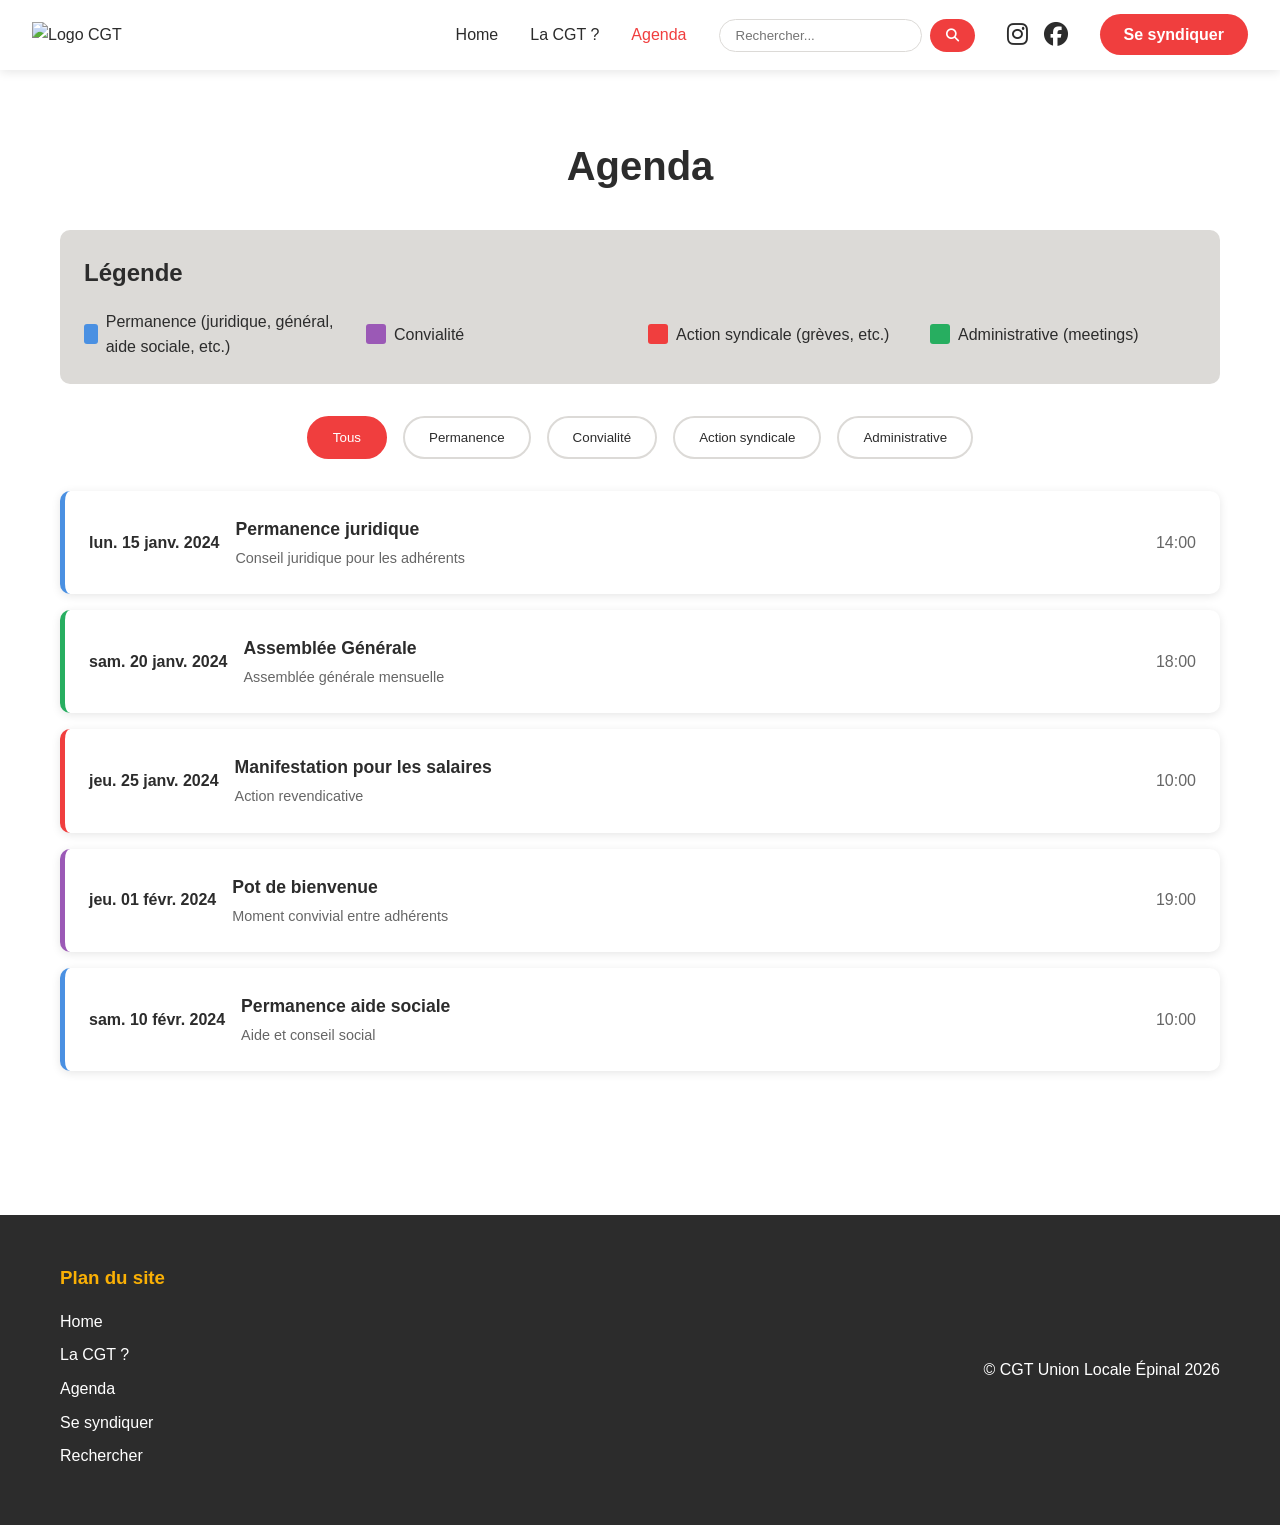
==== calendar.html @ 29424026 "Create complete website structure for CGT Union Locale Épinal Co-authored-by: Ron-RONZZ-org <1677055" ====
<!DOCTYPE html>
<html lang="fr">
<head>
    <meta charset="UTF-8">
    <meta name="viewport" content="width=device-width, initial-scale=1.0">
    <title>Agenda - CGT Union Locale Épinal</title>
    <link rel="stylesheet" href="css/style.css">
    <link rel="stylesheet" href="https://cdnjs.cloudflare.com/ajax/libs/font-awesome/6.4.0/css/all.min.css">
</head>
<body>
    <!-- Navigation Bar -->
    <nav class="navbar">
        <div class="nav-container">
            <div class="nav-logo">
                <a href="index.html">
                    <img src="https://www.cgt.fr/themes/bluedrop/svg/logo.svg" alt="Logo CGT">
                </a>
            </div>
            <ul class="nav-menu">
                <li class="nav-item"><a href="index.html" class="nav-link">Home</a></li>
                <li class="nav-item"><a href="intro.html" class="nav-link">La CGT ?</a></li>
                <li class="nav-item"><a href="calendar.html" class="nav-link active">Agenda</a></li>
                <li class="nav-item nav-search">
                    <input type="text" id="search-input" placeholder="Rechercher..." class="search-bar">
                    <button id="search-btn" class="search-button"><i class="fas fa-search"></i></button>
                </li>
                <li class="nav-item nav-social">
                    <a href="https://www.instagram.com/cgtepinal/" target="_blank" class="social-icon" aria-label="Instagram"><i class="fab fa-instagram"></i></a>
                    <a href="https://www.facebook.com/cgtepinal/" target="_blank" class="social-icon" aria-label="Facebook"><i class="fab fa-facebook"></i></a>
                </li>
                <li class="nav-item nav-cta">
                    <a href="contact.html" class="btn-syndicate">Se syndiquer</a>
                </li>
            </ul>
            <div class="hamburger">
                <span class="bar"></span>
                <span class="bar"></span>
                <span class="bar"></span>
            </div>
        </div>
    </nav>

    <!-- Main Content -->
    <main>
        <section class="calendar-section">
            <div class="container">
                <h1>Agenda</h1>
                
                <div class="calendar-legend">
                    <h2>Légende</h2>
                    <div class="legend-items">
                        <div class="legend-item">
                            <span class="legend-color blue"></span>
                            <span class="legend-text">Permanence (juridique, général, aide sociale, etc.)</span>
                        </div>
                        <div class="legend-item">
                            <span class="legend-color purple"></span>
                            <span class="legend-text">Convialité</span>
                        </div>
                        <div class="legend-item">
                            <span class="legend-color red"></span>
                            <span class="legend-text">Action syndicale (grèves, etc.)</span>
                        </div>
                        <div class="legend-item">
                            <span class="legend-color green"></span>
                            <span class="legend-text">Administrative (meetings)</span>
                        </div>
                    </div>
                </div>

                <div class="calendar-filters">
                    <button class="filter-btn active" data-filter="all">Tous</button>
                    <button class="filter-btn" data-filter="blue">Permanence</button>
                    <button class="filter-btn" data-filter="purple">Convialité</button>
                    <button class="filter-btn" data-filter="red">Action syndicale</button>
                    <button class="filter-btn" data-filter="green">Administrative</button>
                </div>

                <div id="events-container" class="events-container">
                    <!-- Events will be loaded dynamically -->
                </div>
            </div>
        </section>
    </main>

    <!-- Footer -->
    <footer class="footer">
        <div class="container">
            <div class="footer-content">
                <div class="footer-sitemap">
                    <h3>Plan du site</h3>
                    <ul>
                        <li><a href="index.html">Home</a></li>
                        <li><a href="intro.html">La CGT ?</a></li>
                        <li><a href="calendar.html">Agenda</a></li>
                        <li><a href="contact.html">Se syndiquer</a></li>
                        <li><a href="search.html">Rechercher</a></li>
                    </ul>
                </div>
                <div class="footer-copyright">
                    <p>&copy; CGT Union Locale Épinal <span id="current-year"></span></p>
                </div>
            </div>
        </div>
    </footer>

    <script src="js/main.js"></script>
    <script src="js/events.js"></script>
    <script src="js/calendar.js"></script>
</body>
</html>
---- css/style.css ----
/* CGT Union Locale Épinal - Main Stylesheet */
/* Theme Colors: #f03e3e (red), #fab005 (yellow), #dcdad7 (light gray) */

:root {
    --primary-red: #f03e3e;
    --secondary-yellow: #fab005;
    --light-gray: #dcdad7;
    --dark-gray: #333;
    --white: #ffffff;
    --text-dark: #2c2c2c;
    --event-blue: #4a90e2;
    --event-purple: #9b59b6;
    --event-red: #f03e3e;
    --event-green: #27ae60;
}

/* Reset and Base Styles */
* {
    margin: 0;
    padding: 0;
    box-sizing: border-box;
}

body {
    font-family: 'Segoe UI', Tahoma, Geneva, Verdana, sans-serif;
    line-height: 1.6;
    color: var(--text-dark);
    background-color: var(--white);
}

a {
    text-decoration: none;
    color: inherit;
}

ul {
    list-style: none;
}

.container {
    max-width: 1200px;
    margin: 0 auto;
    padding: 0 20px;
}

/* Navigation Bar */
.navbar {
    background-color: var(--white);
    box-shadow: 0 2px 10px rgba(0, 0, 0, 0.1);
    position: sticky;
    top: 0;
    z-index: 1000;
}

.nav-container {
    max-width: 1400px;
    margin: 0 auto;
    padding: 1rem 2rem;
    display: flex;
    justify-content: space-between;
    align-items: center;
}

.nav-logo img {
    height: 50px;
    width: auto;
}

.nav-menu {
    display: flex;
    align-items: center;
    gap: 2rem;
}

.nav-link {
    color: var(--text-dark);
    font-weight: 500;
    transition: color 0.3s ease;
}

.nav-link:hover,
.nav-link.active {
    color: var(--primary-red);
}

.nav-search {
    display: flex;
    gap: 0.5rem;
}

.search-bar {
    padding: 0.5rem 1rem;
    border: 1px solid var(--light-gray);
    border-radius: 20px;
    outline: none;
    transition: border-color 0.3s ease;
}

.search-bar:focus {
    border-color: var(--primary-red);
}

.search-button {
    background-color: var(--primary-red);
    color: var(--white);
    border: none;
    padding: 0.5rem 1rem;
    border-radius: 20px;
    cursor: pointer;
    transition: background-color 0.3s ease;
}

.search-button:hover {
    background-color: #d92a2a;
}

.nav-social {
    display: flex;
    gap: 1rem;
}

.social-icon {
    font-size: 1.5rem;
    color: var(--text-dark);
    transition: color 0.3s ease;
}

.social-icon:hover {
    color: var(--primary-red);
}

.btn-syndicate {
    background-color: var(--primary-red);
    color: var(--white);
    padding: 0.75rem 1.5rem;
    border-radius: 25px;
    font-weight: bold;
    transition: background-color 0.3s ease;
}

.btn-syndicate:hover,
.btn-syndicate.active {
    background-color: #d92a2a;
}

.hamburger {
    display: none;
    flex-direction: column;
    cursor: pointer;
}

.hamburger .bar {
    width: 25px;
    height: 3px;
    background-color: var(--text-dark);
    margin: 3px 0;
    transition: 0.3s;
}

/* Buttons */
.btn-primary {
    background-color: var(--primary-red);
    color: var(--white);
    padding: 1rem 2rem;
    border-radius: 30px;
    font-weight: bold;
    display: inline-block;
    transition: background-color 0.3s ease;
    border: none;
    cursor: pointer;
    font-size: 1rem;
}

.btn-primary:hover {
    background-color: #d92a2a;
}

.btn-secondary {
    background-color: var(--secondary-yellow);
    color: var(--text-dark);
    padding: 1rem 2rem;
    border-radius: 30px;
    font-weight: bold;
    display: inline-block;
    transition: background-color 0.3s ease;
}

.btn-secondary:hover {
    background-color: #e09f04;
}

.btn-large {
    padding: 1.2rem 2.5rem;
    font-size: 1.1rem;
}

/* Hero Section */
.hero-section {
    background-color: var(--light-gray);
    padding: 2rem 0;
}

.video-container {
    max-width: 1200px;
    margin: 0 auto;
    padding: 0 20px;
    position: relative;
}

.video-container video {
    width: 100%;
    max-height: 600px;
    border-radius: 10px;
    box-shadow: 0 5px 20px rgba(0, 0, 0, 0.2);
}

.hero-content {
    text-align: center;
    margin-top: 2rem;
}

.hero-content h1 {
    font-size: 2.5rem;
    color: var(--text-dark);
    margin-bottom: 1.5rem;
}

/* News Section */
.news-section {
    padding: 4rem 0;
    background-color: var(--white);
}

.news-section h2 {
    font-size: 2rem;
    color: var(--text-dark);
    margin-bottom: 2rem;
    text-align: center;
}

.instagram-feed {
    display: grid;
    grid-template-columns: repeat(auto-fit, minmax(250px, 1fr));
    gap: 2rem;
    margin-bottom: 2rem;
}

.instagram-placeholder {
    text-align: center;
    padding: 3rem;
    background-color: var(--light-gray);
    border-radius: 10px;
    grid-column: 1 / -1;
}

/* Events Section */
.events-section {
    padding: 4rem 0;
    background-color: var(--light-gray);
}

.events-section h2 {
    font-size: 2rem;
    color: var(--text-dark);
    margin-bottom: 2rem;
    text-align: center;
}

.events-list {
    margin-bottom: 2rem;
    min-height: 200px;
}

.event-item {
    background-color: var(--white);
    padding: 1.5rem;
    border-radius: 10px;
    margin-bottom: 1rem;
    box-shadow: 0 2px 10px rgba(0, 0, 0, 0.1);
    border-left: 5px solid var(--primary-red);
    display: flex;
    justify-content: space-between;
    align-items: center;
}

.event-item.blue {
    border-left-color: var(--event-blue);
}

.event-item.purple {
    border-left-color: var(--event-purple);
}

.event-item.red {
    border-left-color: var(--event-red);
}

.event-item.green {
    border-left-color: var(--event-green);
}

.event-date {
    font-weight: bold;
    color: var(--text-dark);
    min-width: 100px;
}

.event-title {
    flex: 1;
    padding: 0 1rem;
    font-size: 1.1rem;
}

.event-time {
    color: #666;
    min-width: 80px;
    text-align: right;
}

.loading-message {
    text-align: center;
    color: #666;
    padding: 2rem;
}

/* Intro Page */
.intro-section {
    padding: 4rem 0;
}

.intro-section h1 {
    font-size: 2.5rem;
    color: var(--text-dark);
    margin-bottom: 2rem;
    text-align: center;
}

.intro-content {
    display: grid;
    grid-template-columns: 2fr 1fr;
    gap: 3rem;
}

.intro-text h2 {
    color: var(--primary-red);
    margin-top: 2rem;
    margin-bottom: 1rem;
    font-size: 1.8rem;
}

.intro-text p {
    margin-bottom: 1.5rem;
    font-size: 1.1rem;
    line-height: 1.8;
}

.values-list,
.benefits-list {
    margin: 1rem 0 2rem 2rem;
}

.values-list li,
.benefits-list li {
    margin-bottom: 1rem;
    list-style: disc;
    font-size: 1.1rem;
}

.cta-section {
    text-align: center;
    margin-top: 3rem;
}

.intro-sidebar .info-box {
    background-color: var(--light-gray);
    padding: 1.5rem;
    border-radius: 10px;
    margin-bottom: 1.5rem;
}

.intro-sidebar .info-box h3 {
    color: var(--primary-red);
    margin-bottom: 1rem;
}

.social-links {
    display: flex;
    flex-direction: column;
    gap: 0.5rem;
}

.social-btn {
    background-color: var(--white);
    color: var(--text-dark);
    padding: 0.75rem 1rem;
    border-radius: 5px;
    display: block;
    text-align: center;
    transition: background-color 0.3s ease;
}

.social-btn:hover {
    background-color: var(--primary-red);
    color: var(--white);
}

/* Calendar Page */
.calendar-section {
    padding: 4rem 0;
}

.calendar-section h1 {
    font-size: 2.5rem;
    color: var(--text-dark);
    margin-bottom: 2rem;
    text-align: center;
}

.calendar-legend {
    background-color: var(--light-gray);
    padding: 1.5rem;
    border-radius: 10px;
    margin-bottom: 2rem;
}

.calendar-legend h2 {
    font-size: 1.5rem;
    margin-bottom: 1rem;
}

.legend-items {
    display: grid;
    grid-template-columns: repeat(auto-fit, minmax(250px, 1fr));
    gap: 1rem;
}

.legend-item {
    display: flex;
    align-items: center;
    gap: 0.5rem;
}

.legend-color {
    width: 20px;
    height: 20px;
    border-radius: 3px;
}

.legend-color.blue {
    background-color: var(--event-blue);
}

.legend-color.purple {
    background-color: var(--event-purple);
}

.legend-color.red {
    background-color: var(--event-red);
}

.legend-color.green {
    background-color: var(--event-green);
}

.calendar-filters {
    display: flex;
    gap: 1rem;
    margin-bottom: 2rem;
    flex-wrap: wrap;
    justify-content: center;
}

.filter-btn {
    background-color: var(--white);
    color: var(--text-dark);
    padding: 0.75rem 1.5rem;
    border: 2px solid var(--light-gray);
    border-radius: 25px;
    cursor: pointer;
    transition: all 0.3s ease;
    font-weight: 500;
}

.filter-btn:hover,
.filter-btn.active {
    background-color: var(--primary-red);
    color: var(--white);
    border-color: var(--primary-red);
}

.events-container {
    min-height: 300px;
}

/* Contact Page */
.contact-section {
    padding: 4rem 0;
}

.contact-section h1 {
    font-size: 2.5rem;
    color: var(--text-dark);
    margin-bottom: 2rem;
    text-align: center;
}

.contact-content {
    display: grid;
    grid-template-columns: 2fr 1fr;
    gap: 3rem;
}

.contact-info h2 {
    color: var(--primary-red);
    margin-bottom: 1rem;
    font-size: 1.8rem;
}

.contact-details {
    margin: 2rem 0;
}

.contact-item {
    display: flex;
    align-items: flex-start;
    gap: 1rem;
    margin-bottom: 1.5rem;
    padding: 1rem;
    background-color: var(--light-gray);
    border-radius: 10px;
}

.contact-item i {
    font-size: 1.5rem;
    color: var(--primary-red);
    margin-top: 0.25rem;
}

.contact-text h3 {
    font-size: 1rem;
    margin-bottom: 0.5rem;
    color: var(--text-dark);
}

.contact-text p {
    color: #666;
}

.contact-text a {
    color: var(--primary-red);
    transition: color 0.3s ease;
}

.contact-text a:hover {
    color: #d92a2a;
}

.syndicate-section {
    margin-top: 3rem;
    padding: 2rem;
    background-color: var(--light-gray);
    border-radius: 10px;
    text-align: center;
}

.syndicate-section h2 {
    color: var(--primary-red);
    margin-bottom: 1rem;
}

.contact-sidebar .info-box {
    background-color: var(--light-gray);
    padding: 1.5rem;
    border-radius: 10px;
    margin-bottom: 1.5rem;
}

.contact-sidebar .info-box h3 {
    color: var(--primary-red);
    margin-bottom: 1rem;
}

.contact-sidebar .info-box ul {
    margin-left: 1.5rem;
}

.contact-sidebar .info-box ul li {
    margin-bottom: 0.5rem;
    list-style: disc;
}

/* Search Page */
.search-section {
    padding: 4rem 0;
    min-height: 60vh;
}

.search-section h1 {
    font-size: 2.5rem;
    color: var(--text-dark);
    margin-bottom: 2rem;
    text-align: center;
}

.search-form {
    margin-bottom: 3rem;
}

.search-box {
    display: flex;
    gap: 1rem;
    max-width: 800px;
    margin: 0 auto;
}

.search-input-large {
    flex: 1;
    padding: 1rem 1.5rem;
    border: 2px solid var(--light-gray);
    border-radius: 30px;
    font-size: 1.1rem;
    outline: none;
    transition: border-color 0.3s ease;
}

.search-input-large:focus {
    border-color: var(--primary-red);
}

.search-results {
    max-width: 800px;
    margin: 0 auto;
}

.search-info {
    text-align: center;
    color: #666;
    padding: 2rem;
}

.search-result-item {
    background-color: var(--light-gray);
    padding: 1.5rem;
    border-radius: 10px;
    margin-bottom: 1rem;
}

.search-result-item h3 {
    color: var(--primary-red);
    margin-bottom: 0.5rem;
}

.search-result-item a {
    color: var(--primary-red);
    font-weight: bold;
}

.search-result-item a:hover {
    text-decoration: underline;
}

/* Footer */
.footer {
    background-color: var(--text-dark);
    color: var(--white);
    padding: 3rem 0 1rem;
    margin-top: 4rem;
}

.footer-content {
    display: grid;
    grid-template-columns: 1fr 1fr;
    gap: 2rem;
    margin-bottom: 2rem;
}

.footer-sitemap h3 {
    color: var(--secondary-yellow);
    margin-bottom: 1rem;
}

.footer-sitemap ul li {
    margin-bottom: 0.5rem;
}

.footer-sitemap a {
    color: var(--white);
    transition: color 0.3s ease;
}

.footer-sitemap a:hover {
    color: var(--secondary-yellow);
}

.footer-copyright {
    text-align: right;
    display: flex;
    align-items: center;
    justify-content: flex-end;
}

/* Responsive Design */
@media screen and (max-width: 1024px) {
    .nav-menu {
        gap: 1rem;
    }

    .intro-content,
    .contact-content {
        grid-template-columns: 1fr;
    }
}

@media screen and (max-width: 768px) {
    .hamburger {
        display: flex;
    }

    .nav-menu {
        position: fixed;
        left: -100%;
        top: 70px;
        flex-direction: column;
        background-color: var(--white);
        width: 100%;
        text-align: center;
        transition: 0.3s;
        box-shadow: 0 10px 27px rgba(0, 0, 0, 0.05);
        padding: 2rem 0;
        gap: 1.5rem;
    }

    .nav-menu.active {
        left: 0;
    }

    .nav-search,
    .nav-social,
    .nav-cta {
        width: 100%;
        justify-content: center;
    }

    .hero-content h1 {
        font-size: 1.8rem;
    }

    .search-box {
        flex-direction: column;
    }

    .footer-content {
        grid-template-columns: 1fr;
        text-align: center;
    }

    .footer-copyright {
        justify-content: center;
    }

    .legend-items {
        grid-template-columns: 1fr;
    }

    .calendar-filters {
        flex-direction: column;
        align-items: stretch;
    }

    .event-item {
        flex-direction: column;
        align-items: flex-start;
    }

    .event-time {
        text-align: left;
    }
}

@media screen and (max-width: 480px) {
    .nav-container {
        padding: 1rem;
    }

    .hero-content h1 {
        font-size: 1.5rem;
    }

    .intro-section h1,
    .calendar-section h1,
    .contact-section h1,
    .search-section h1 {
        font-size: 2rem;
    }

    .btn-primary,
    .btn-secondary {
        padding: 0.8rem 1.5rem;
    }
}
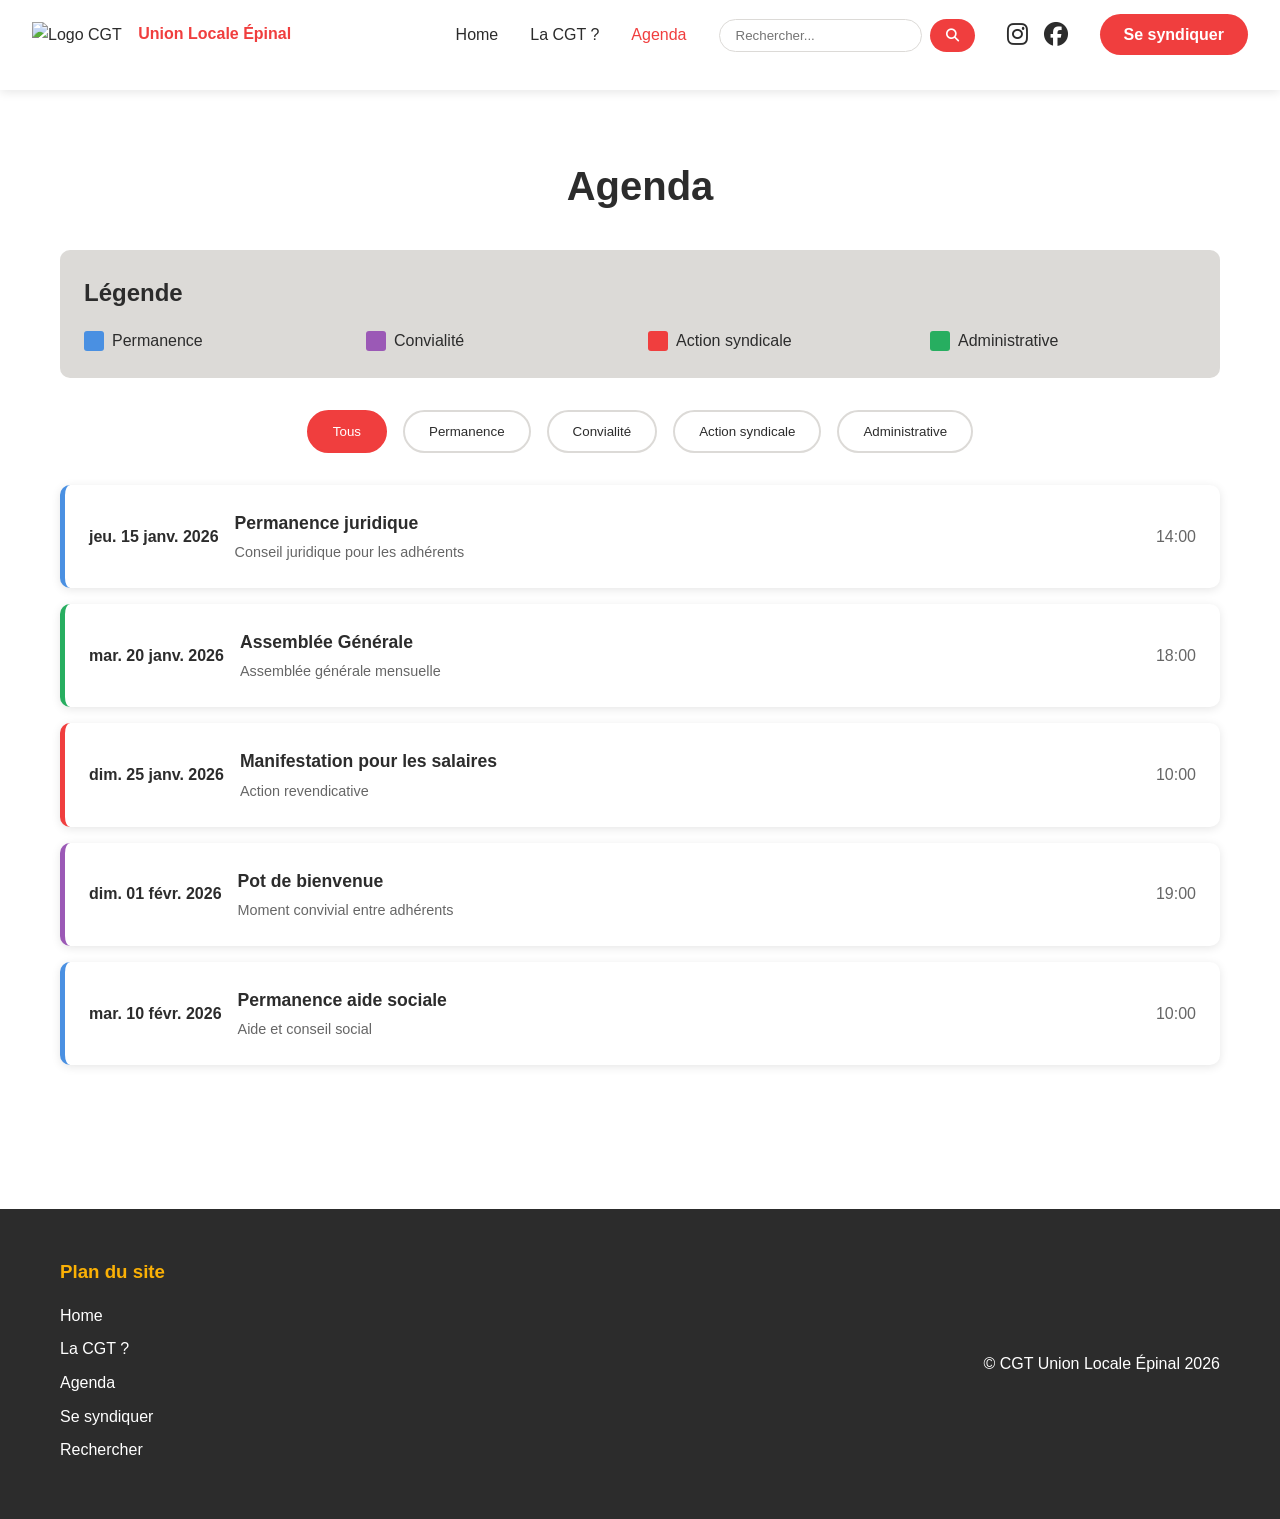
==== commit 950861b4: "styling and links fix" ====
--- a/calendar.html
+++ b/calendar.html
@@ -3,42 +3,23 @@
 <head>
     <meta charset="UTF-8">
     <meta name="viewport" content="width=device-width, initial-scale=1.0">
-    <title>Agenda - CGT Union Locale Épinal</title>
+    <title>CGT Union Locale Épinal - Accueil</title>
+    <meta name="description" content="Union Locale CGT Épinal — Actualités, événements et informations pour se syndiquer.">
+    <link rel="icon" href="https://upload.wikimedia.org/wikipedia/fr/thumb/7/74/Logo-cgt.svg/942px-Logo-cgt.svg.png" type="image/png">
+    <link rel="apple-touch-icon" href="https://upload.wikimedia.org/wikipedia/fr/thumb/7/74/Logo-cgt.svg/942px-Logo-cgt.svg.png">
+    <meta name="theme-color" content="#d11f26">
+    <!-- Open Graph / Social preview -->
+    <meta property="og:title" content="CGT Union Locale Épinal — Accueil">
+    <meta property="og:description" content="Actualités, événements et informations pour se syndiquer à la CGT Épinal.">
+    <meta property="og:image" content="https://upload.wikimedia.org/wikipedia/fr/thumb/7/74/Logo-cgt.svg/942px-Logo-cgt.svg.png">
+    <meta property="og:type" content="website">
     <link rel="stylesheet" href="css/style.css">
     <link rel="stylesheet" href="https://cdnjs.cloudflare.com/ajax/libs/font-awesome/6.4.0/css/all.min.css">
 </head>
 <body>
-    <!-- Navigation Bar -->
-    <nav class="navbar">
-        <div class="nav-container">
-            <div class="nav-logo">
-                <a href="index.html">
-                    <img src="https://www.cgt.fr/themes/bluedrop/svg/logo.svg" alt="Logo CGT">
-                </a>
-            </div>
-            <ul class="nav-menu">
-                <li class="nav-item"><a href="index.html" class="nav-link">Home</a></li>
-                <li class="nav-item"><a href="intro.html" class="nav-link">La CGT ?</a></li>
-                <li class="nav-item"><a href="calendar.html" class="nav-link active">Agenda</a></li>
-                <li class="nav-item nav-search">
-                    <input type="text" id="search-input" placeholder="Rechercher..." class="search-bar">
-                    <button id="search-btn" class="search-button"><i class="fas fa-search"></i></button>
-                </li>
-                <li class="nav-item nav-social">
-                    <a href="https://www.instagram.com/cgtepinal/" target="_blank" class="social-icon" aria-label="Instagram"><i class="fab fa-instagram"></i></a>
-                    <a href="https://www.facebook.com/cgtepinal/" target="_blank" class="social-icon" aria-label="Facebook"><i class="fab fa-facebook"></i></a>
-                </li>
-                <li class="nav-item nav-cta">
-                    <a href="contact.html" class="btn-syndicate">Se syndiquer</a>
-                </li>
-            </ul>
-            <div class="hamburger">
-                <span class="bar"></span>
-                <span class="bar"></span>
-                <span class="bar"></span>
-            </div>
-        </div>
-    </nav>
+    <div id="header-placeholder">
+        <!-- Header will be loaded dynamically -->
+    </div>
 
     <!-- Main Content -->
     <main>
@@ -51,7 +32,7 @@
                     <div class="legend-items">
                         <div class="legend-item">
                             <span class="legend-color blue"></span>
-                            <span class="legend-text">Permanence (juridique, général, aide sociale, etc.)</span>
+                            <span class="legend-text">Permanence</span>
                         </div>
                         <div class="legend-item">
                             <span class="legend-color purple"></span>
@@ -59,11 +40,11 @@
                         </div>
                         <div class="legend-item">
                             <span class="legend-color red"></span>
-                            <span class="legend-text">Action syndicale (grèves, etc.)</span>
+                            <span class="legend-text">Action syndicale</span>
                         </div>
                         <div class="legend-item">
                             <span class="legend-color green"></span>
-                            <span class="legend-text">Administrative (meetings)</span>
+                            <span class="legend-text">Administrative</span>
                         </div>
                     </div>
                 </div>
@@ -83,26 +64,9 @@
         </section>
     </main>
 
-    <!-- Footer -->
-    <footer class="footer">
-        <div class="container">
-            <div class="footer-content">
-                <div class="footer-sitemap">
-                    <h3>Plan du site</h3>
-                    <ul>
-                        <li><a href="index.html">Home</a></li>
-                        <li><a href="intro.html">La CGT ?</a></li>
-                        <li><a href="calendar.html">Agenda</a></li>
-                        <li><a href="contact.html">Se syndiquer</a></li>
-                        <li><a href="search.html">Rechercher</a></li>
-                    </ul>
-                </div>
-                <div class="footer-copyright">
-                    <p>&copy; CGT Union Locale Épinal <span id="current-year"></span></p>
-                </div>
-            </div>
-        </div>
-    </footer>
+    <div id="footer-placeholder">
+        <!-- Footer will be loaded dynamically -->
+    </div>
 
     <script src="js/main.js"></script>
     <script src="js/events.js"></script>
--- a/css/style.css
+++ b/css/style.css
@@ -12,6 +12,8 @@
     --event-purple: #9b59b6;
     --event-red: #f03e3e;
     --event-green: #27ae60;
+    /* default header height — can be overridden on .navbar */
+    --navbar-height: 90px;
 }
 
 /* Reset and Base Styles */
@@ -43,119 +45,6 @@
     padding: 0 20px;
 }
 
-/* Navigation Bar */
-.navbar {
-    background-color: var(--white);
-    box-shadow: 0 2px 10px rgba(0, 0, 0, 0.1);
-    position: sticky;
-    top: 0;
-    z-index: 1000;
-}
-
-.nav-container {
-    max-width: 1400px;
-    margin: 0 auto;
-    padding: 1rem 2rem;
-    display: flex;
-    justify-content: space-between;
-    align-items: center;
-}
-
-.nav-logo img {
-    height: 50px;
-    width: auto;
-}
-
-.nav-menu {
-    display: flex;
-    align-items: center;
-    gap: 2rem;
-}
-
-.nav-link {
-    color: var(--text-dark);
-    font-weight: 500;
-    transition: color 0.3s ease;
-}
-
-.nav-link:hover,
-.nav-link.active {
-    color: var(--primary-red);
-}
-
-.nav-search {
-    display: flex;
-    gap: 0.5rem;
-}
-
-.search-bar {
-    padding: 0.5rem 1rem;
-    border: 1px solid var(--light-gray);
-    border-radius: 20px;
-    outline: none;
-    transition: border-color 0.3s ease;
-}
-
-.search-bar:focus {
-    border-color: var(--primary-red);
-}
-
-.search-button {
-    background-color: var(--primary-red);
-    color: var(--white);
-    border: none;
-    padding: 0.5rem 1rem;
-    border-radius: 20px;
-    cursor: pointer;
-    transition: background-color 0.3s ease;
-}
-
-.search-button:hover {
-    background-color: #d92a2a;
-}
-
-.nav-social {
-    display: flex;
-    gap: 1rem;
-}
-
-.social-icon {
-    font-size: 1.5rem;
-    color: var(--text-dark);
-    transition: color 0.3s ease;
-}
-
-.social-icon:hover {
-    color: var(--primary-red);
-}
-
-.btn-syndicate {
-    background-color: var(--primary-red);
-    color: var(--white);
-    padding: 0.75rem 1.5rem;
-    border-radius: 25px;
-    font-weight: bold;
-    transition: background-color 0.3s ease;
-}
-
-.btn-syndicate:hover,
-.btn-syndicate.active {
-    background-color: #d92a2a;
-}
-
-.hamburger {
-    display: none;
-    flex-direction: column;
-    cursor: pointer;
-}
-
-.hamburger .bar {
-    width: 25px;
-    height: 3px;
-    background-color: var(--text-dark);
-    margin: 3px 0;
-    transition: 0.3s;
-}
 
 /* Buttons */
 .btn-primary {
@@ -194,35 +83,194 @@
     font-size: 1.1rem;
 }
 
-/* Hero Section */
+/* Navigation Bar */
+.navbar {
+    background-color: var(--white);
+    box-shadow: 0 2px 10px rgba(0, 0, 0, 0.1);
+    position: sticky;
+    top: 0;
+    z-index: 1000;
+    /* expose a CSS variable so hero can size against the header */
+    --navbar-height: 90px;
+    height: var(--navbar-height);
+}
+
+.nav-container {
+    max-width: 1400px;
+    margin: 0 auto;
+    padding: 1rem 2rem;
+    display: flex;
+    justify-content: space-between;
+    align-items: center;
+}
+
+.nav-logo img {
+    height: 50px;
+    width: auto;
+}
+
+.nav-site-title {
+    display: inline-block;
+    color: var(--primary-red);
+    font-weight: 700;
+    margin-left: 12px;
+    vertical-align: text-top;
+    line-height: 1;
+    font-size: 1rem;
+}
+
+.nav-menu {
+    display: flex;
+    align-items: center;
+    gap: 2rem;
+}
+
+.nav-link {
+    color: var(--text-dark);
+    font-weight: 500;
+    transition: color 0.3s ease;
+}
+
+.nav-link:hover,
+.nav-link.active {
+    color: var(--primary-red);
+}
+
+.nav-search {
+    display: flex;
+    gap: 0.5rem;
+}
+
+.search-bar {
+    padding: 0.5rem 1rem;
+    border: 1px solid var(--light-gray);
+    border-radius: 20px;
+    outline: none;
+    transition: border-color 0.3s ease;
+}
+
+.search-bar:focus {
+    border-color: var(--primary-red);
+}
+
+.search-button {
+    background-color: var(--primary-red);
+    color: var(--white);
+    border: none;
+    padding: 0.5rem 1rem;
+    border-radius: 20px;
+    cursor: pointer;
+    transition: background-color 0.3s ease;
+}
+
+.search-button:hover {
+    background-color: #d92a2a;
+}
+
+.nav-social {
+    display: flex;
+    gap: 1rem;
+}
+
+.social-icon {
+    font-size: 1.5rem;
+    color: var(--text-dark);
+    transition: color 0.3s ease;
+}
+
+.social-icon:hover {
+    color: var(--primary-red);
+}
+
+.btn-syndicate {
+    background-color: var(--primary-red);
+    color: var(--white);
+    padding: 0.75rem 1.5rem;
+    border-radius: 25px;
+    font-weight: bold;
+    transition: background-color 0.3s ease;
+}
+
+.btn-syndicate:hover,
+.btn-syndicate.active {
+    background-color: #d92a2a;
+}
+
+.hamburger {
+    display: none;
+    flex-direction: column;
+    cursor: pointer;
+}
+
+.hamburger .bar {
+    width: 25px;
+    height: 3px;
+    background-color: var(--text-dark);
+    margin: 3px 0;
+    transition: 0.3s;
+}
+
+
+
+/* Hero Section: fill remaining viewport height after header */
 .hero-section {
-    background-color: var(--light-gray);
-    padding: 2rem 0;
-}
-
+    position: relative;
+    width: 100vw;
+    margin-left: calc(-50vw + 50%);
+    /* use a fallback in case --navbar-height isn't inherited or set on the header */
+    height: calc(100vh - var(--navbar-height, 90px));
+    overflow: hidden;
+}
+
+/* Make the video container fill the hero area and position content above it */
 .video-container {
-    max-width: 1200px;
-    margin: 0 auto;
-    padding: 0 20px;
-    position: relative;
+    position: absolute;
+    inset: 0; /* top:0; right:0; bottom:0; left:0 */
+    width: 100%;
+    height: 100%;
+    overflow: hidden;
 }
 
 .video-container video {
+    position: absolute;
+    top: 50%;
+    left: 50%;
     width: 100%;
-    max-height: 600px;
-    border-radius: 10px;
-    box-shadow: 0 5px 20px rgba(0, 0, 0, 0.2);
+    height: 100%;
+    transform: translate(-50%, -50%);
+    object-fit: cover;
+    filter: brightness(0.6);
+    min-width: 100%;
+    min-height: 100%;
+}
+
+.video-overlay {
+    position: absolute;
+    top: 0;
+    left: 0;
+    width: 100%;
+    height: 100%;
+    background-color: rgba(0, 0, 0, 0.3);
+    pointer-events: none;
+    z-index: 5;
 }
 
 .hero-content {
-    text-align: center;
-    margin-top: 2rem;
+    position: absolute;
+    top: 50%;
+    left: 50%;
+    transform: translate(-50%, -50%);
+    text-align: center;
+    z-index: 10;
+    width: 90%;
+    max-width: 800px;
 }
 
 .hero-content h1 {
     font-size: 2.5rem;
-    color: var(--text-dark);
+    color: var(--white);
     margin-bottom: 1.5rem;
+    text-shadow: 2px 2px 4px rgba(0, 0, 0, 0.8);
 }
 
 /* News Section */
@@ -381,6 +429,18 @@
 .intro-sidebar .info-box h3 {
     color: var(--primary-red);
     margin-bottom: 1rem;
+}
+
+/* make entire info-box clickable when used as a link */
+.info-box-link {
+    display: block;
+    text-decoration: none;
+    color: inherit;
+}
+
+.info-box-link:focus {
+    outline: 3px solid rgba(240,62,62,0.25);
+    outline-offset: 2px;
 }
 
 .social-links {
@@ -719,7 +779,7 @@
     .nav-menu {
         position: fixed;
         left: -100%;
-        top: 70px;
+        top: 90px;
         flex-direction: column;
         background-color: var(--white);
         width: 100%;
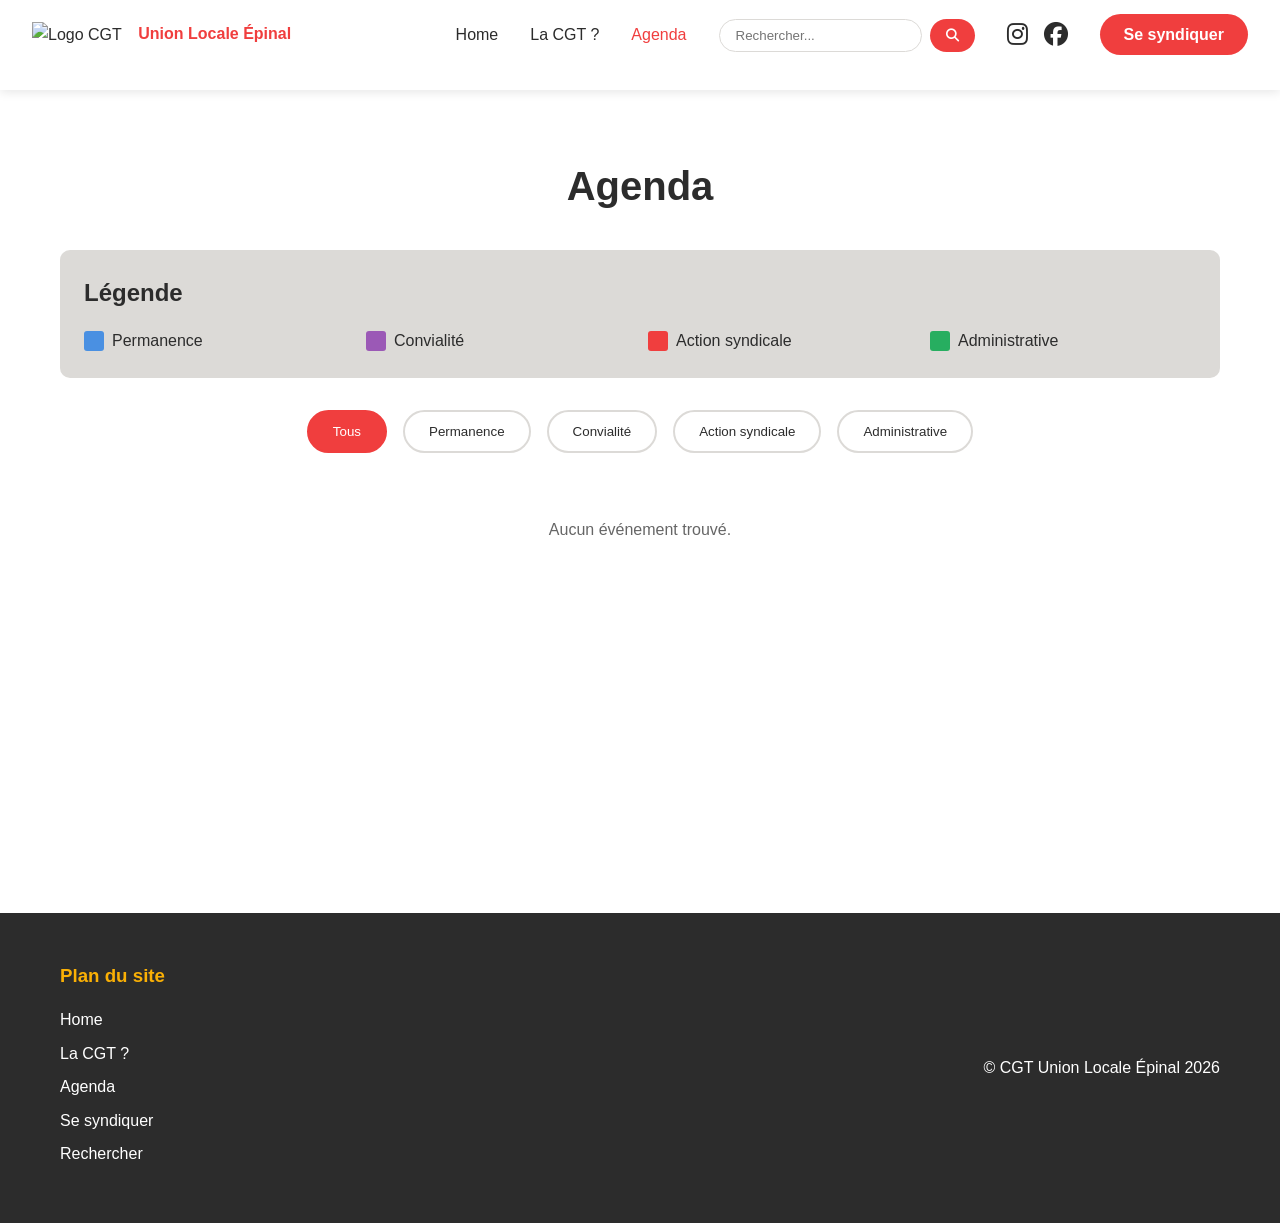
==== commit 0f86266e: "Implement markdown rendering and expandable event descriptions Co-authored-by: Ron-RONZZ-org <167705" ====
--- a/calendar.html
+++ b/calendar.html
@@ -15,6 +15,7 @@
     <meta property="og:type" content="website">
     <link rel="stylesheet" href="css/style.css">
     <link rel="stylesheet" href="https://cdnjs.cloudflare.com/ajax/libs/font-awesome/6.4.0/css/all.min.css">
+    <script src="js/markdown-parser.js"></script>
 </head>
 <body>
     <div id="header-placeholder">
--- a/css/style.css
+++ b/css/style.css
@@ -327,6 +327,11 @@
     box-shadow: 0 2px 10px rgba(0, 0, 0, 0.1);
     border-left: 5px solid var(--primary-red);
     display: flex;
+    flex-direction: column;
+}
+
+.event-header {
+    display: flex;
     justify-content: space-between;
     align-items: center;
 }
@@ -363,6 +368,116 @@
     color: #666;
     min-width: 80px;
     text-align: right;
+    margin-right: 1rem;
+}
+
+.event-expand-btn {
+    background: none;
+    border: none;
+    color: var(--primary-red);
+    font-size: 1.2rem;
+    cursor: pointer;
+    padding: 0.5rem;
+    border-radius: 50%;
+    transition: all 0.3s ease;
+    min-width: 36px;
+    height: 36px;
+    display: flex;
+    align-items: center;
+    justify-content: center;
+}
+
+.event-expand-btn:hover {
+    background-color: var(--light-gray);
+}
+
+.event-expand-btn i {
+    transition: transform 0.3s ease;
+}
+
+.event-description-container {
+    margin-top: 1rem;
+    padding-top: 1rem;
+    border-top: 1px solid var(--light-gray);
+    animation: slideDown 0.3s ease;
+}
+
+@keyframes slideDown {
+    from {
+        opacity: 0;
+        transform: translateY(-10px);
+    }
+    to {
+        opacity: 1;
+        transform: translateY(0);
+    }
+}
+
+.event-description {
+    color: #444;
+    line-height: 1.6;
+    margin-bottom: 0.5rem;
+}
+
+.event-description p {
+    margin-bottom: 0.5rem;
+}
+
+.event-description ul,
+.event-description ol {
+    margin-left: 1.5rem;
+    margin-bottom: 0.5rem;
+}
+
+.event-description li {
+    margin-bottom: 0.25rem;
+}
+
+.event-description strong {
+    font-weight: bold;
+    color: var(--text-dark);
+}
+
+.event-description em {
+    font-style: italic;
+}
+
+.event-description a {
+    color: var(--primary-red);
+    text-decoration: underline;
+}
+
+.event-description a:hover {
+    color: #d92a2a;
+}
+
+.event-description img {
+    max-width: 100%;
+    height: auto;
+    border-radius: 8px;
+    margin: 0.5rem 0;
+}
+
+.event-social-link {
+    margin-top: 0.75rem;
+}
+
+.event-social-link a {
+    color: var(--primary-red);
+    font-weight: 500;
+    text-decoration: none;
+    display: inline-flex;
+    align-items: center;
+    gap: 0.5rem;
+}
+
+.event-social-link a:hover {
+    text-decoration: underline;
+}
+
+.event-social-link a::before {
+    content: '🔗';
+    font-size: 1rem;
 }
 
 .loading-message {
